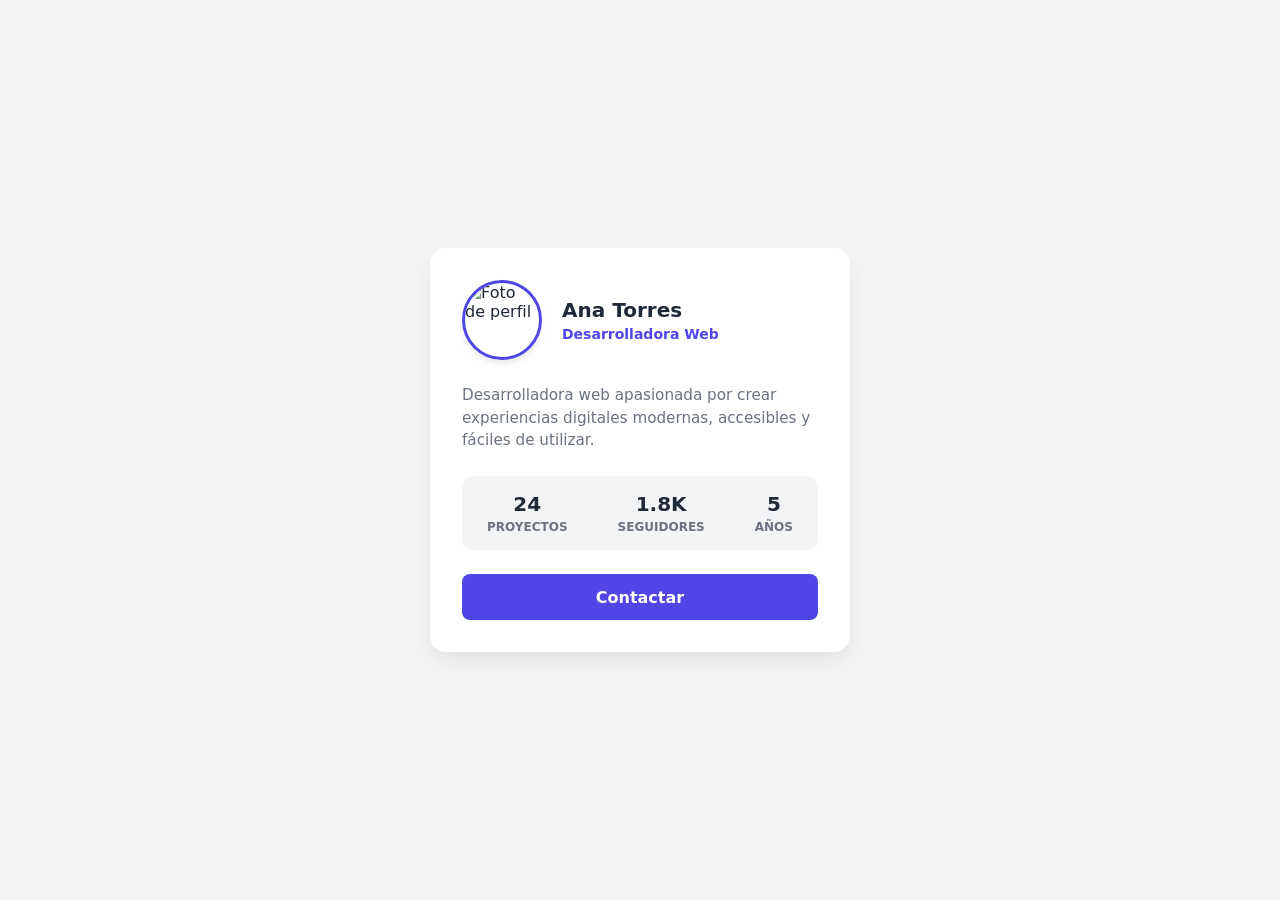
==== index.html @ 46cc2280 "carpetas nuevos" ====
<!DOCTYPE html>
<html lang="es">

<head>
  <meta charset="UTF-8">
  <meta name="viewport" content="width=device-width, initial-scale=1.0">
  <title>Perfil</title>
  <link rel="stylesheet" href="styles.css">
</head>

<body>

  <main class="contenedor">
    <section class="tarjeta-perfil">
      <div class="encabezado-perfil">
        <img id="fotoPerfil" src="uploads/ana_torres.jpg" alt="Foto de perfil" class="foto-perfil">
        <div class="datos-personales">
          <h2 id="nombrePerfil">Ana Torres</h2>
          <span class="cargo">Desarrolladora Web</span>
        </div>
      </div>

      <p class="descripcion">
        Desarrolladora web apasionada por crear experiencias digitales modernas, accesibles y fáciles de utilizar.
      </p>

      <div class="estadisticas">
        <div class="stat-item">
          <span class="numero">24</span>
          <span class="etiqueta">Proyectos</span>
        </div>
        <div class="stat-item">
          <span class="numero">1.8K</span>
          <span class="etiqueta">Seguidores</span>
        </div>
        <div class="stat-item">
          <span class="numero">5</span>
          <span class="etiqueta">Años</span>
        </div>
      </div>

      <a href="index1.html" class="btn-contactar">Contactar</a>
    </section>
  </main>

  <script src="perfil.js"></script>
</body>

</html>
---- styles.css ----
:root {
  --primary: #4f46e5;
  --primary-hover: #4338ca;
  --bg-color: #f3f4f6;
  --card-bg: #ffffff;
  --text: #1f2937;
  --text-muted: #6b7280;
  --border: #e5e7eb;
  --radius: 16px;
}

* {
  box-sizing: border-box;
  margin: 0;
  padding: 0;
  font-family: system-ui, -apple-system, BlinkMacSystemFont, 'Segoe UI', Roboto, sans-serif;
}

body {
  background-color: var(--bg-color);
  color: var(--text);
  display: grid;
  place-items: center;
  min-height: 100vh;
  padding: 1rem;
}

.contenedor {
  width: 100%;
  max-width: 420px;
}

.tarjeta-perfil {
  background: var(--card-bg);
  padding: 2rem;
  border-radius: var(--radius);
  box-shadow: 0 10px 25px -5px rgba(0, 0, 0, 0.1);
  display: flex;
  flex-direction: column;
  gap: 1.5rem;
}

.encabezado-perfil {
  display: flex;
  align-items: center;
  gap: 1.25rem;
}

.foto-perfil {
  width: 80px;
  height: 80px;
  border-radius: 50%;
  object-fit: cover;
  border: 3px solid var(--primary);
  box-shadow: 0 4px 6px -1px rgba(0, 0, 0, 0.1);
}

.datos-personales {
  display: flex;
  flex-direction: column;
  gap: 0.25rem;
}

.datos-personales h2 {
  font-size: 1.25rem;
  font-weight: 700;
  color: var(--text);
}

.cargo {
  font-size: 0.875rem;
  color: var(--primary);
  font-weight: 600;
}

.descripcion {
  font-size: 0.95rem;
  color: var(--text-muted);
  line-height: 1.5;
}

.estadisticas {
  display: flex;
  justify-content: space-around;
  padding: 1rem 0;
  background: var(--bg-color);
  border-radius: 12px;
}

.stat-item {
  display: flex;
  flex-direction: column;
  align-items: center;
}

.stat-item .numero {
  font-size: 1.25rem;
  font-weight: 700;
  color: var(--text);
}

.stat-item .etiqueta {
  font-size: 0.75rem;
  color: var(--text-muted);
  text-transform: uppercase;
  font-weight: 600;
  margin-top: 0.25rem;
}

.btn-contactar {
  display: block;
  width: 100%;
  text-align: center;
  background: var(--primary);
  color: white;
  padding: 0.85rem;
  border-radius: 8px;
  font-size: 1rem;
  font-weight: 600;
  text-decoration: none;
  transition: background 0.2s, transform 0.1s;
}

.btn-contactar:hover {
  background: var(--primary-hover);
}

.btn-contactar:active {
  transform: scale(0.98);
}
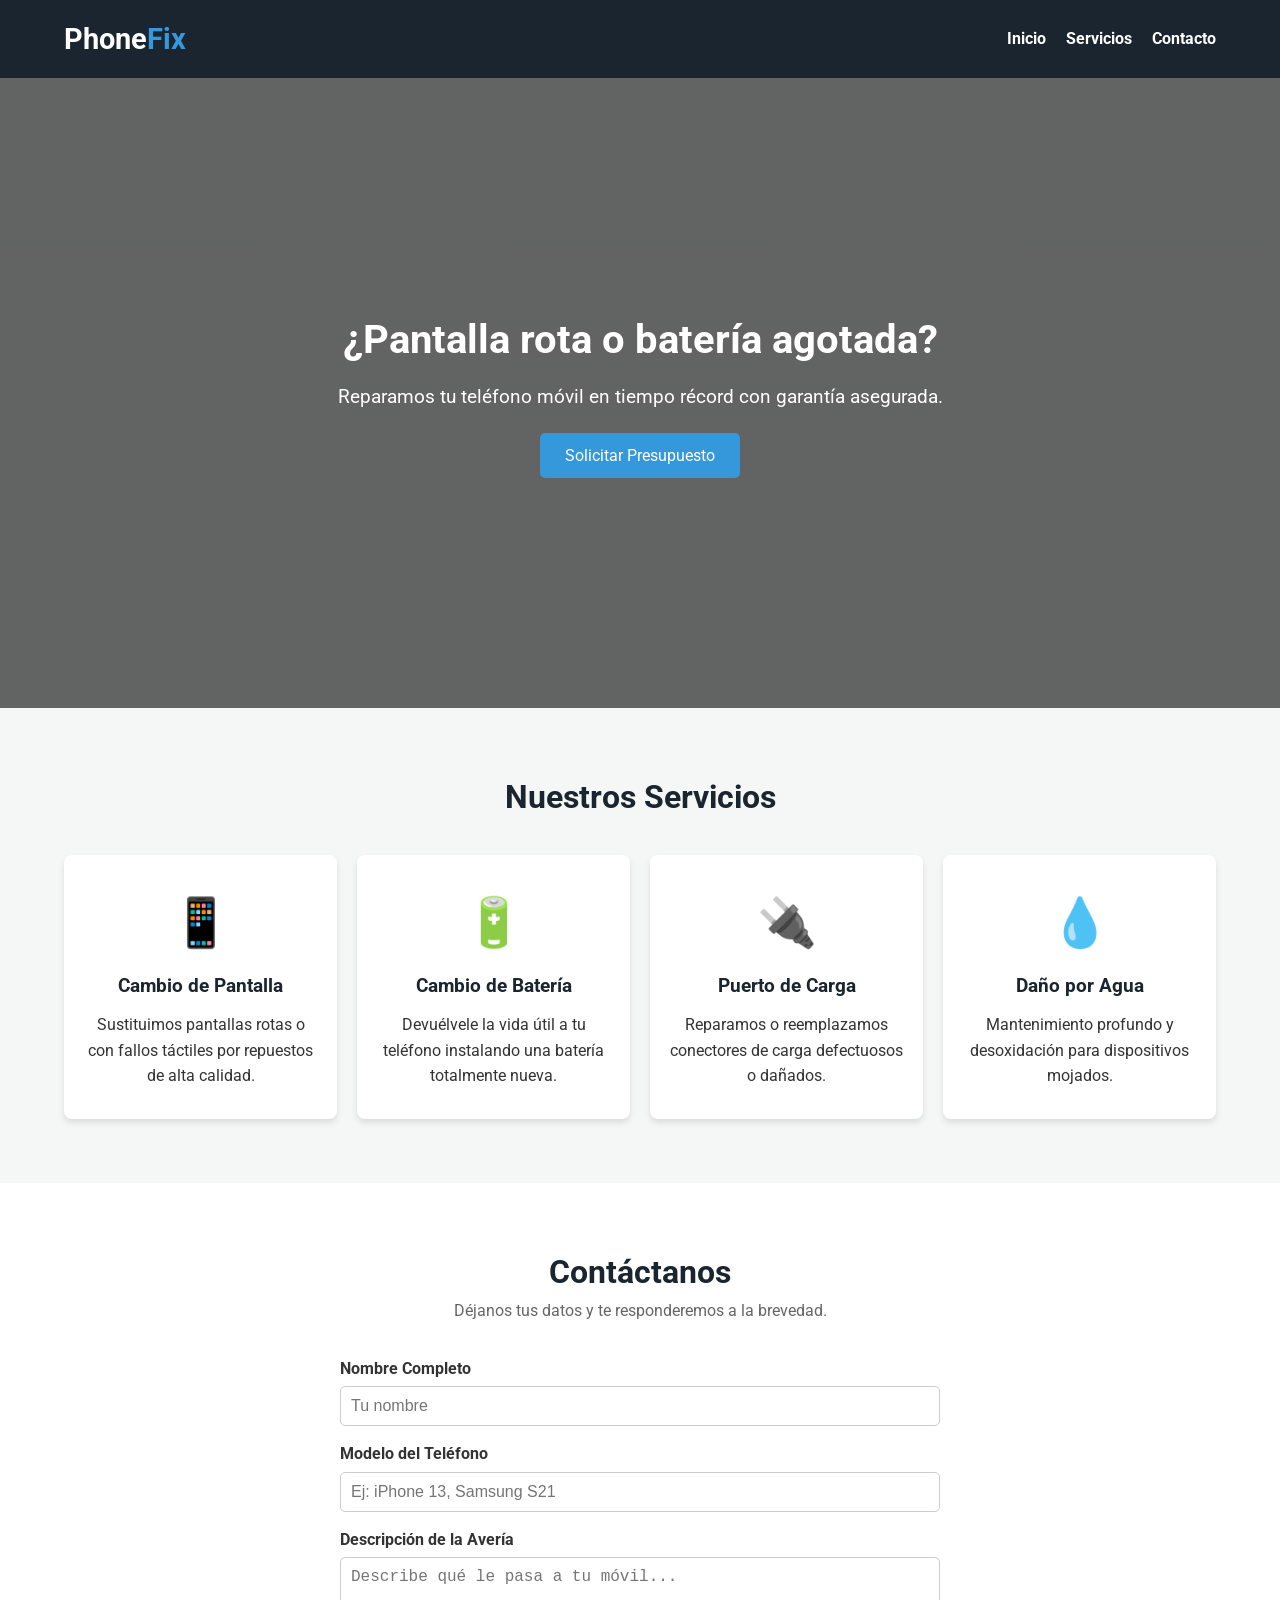
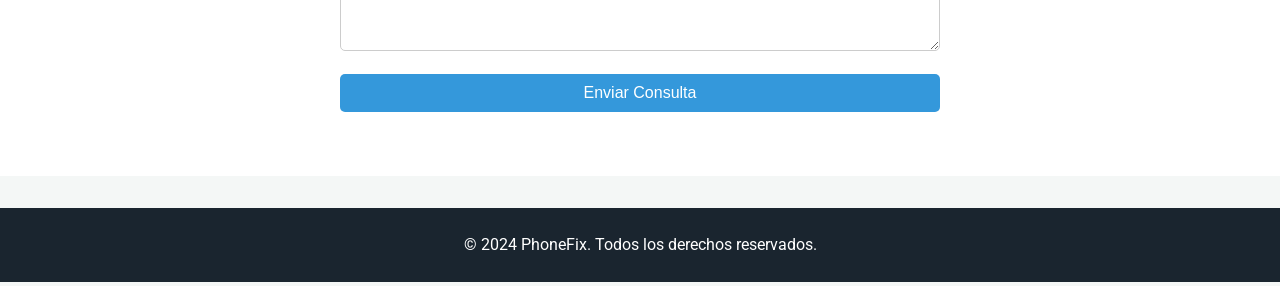
==== commit c9d8cf62: "primer commit del proyecto" ====
--- a/index.html
+++ b/index.html
@@ -1,49 +1,91 @@
 <!DOCTYPE html>
 <html lang="es">
-
 <head>
-  <meta charset="UTF-8">
-  <meta name="viewport" content="width=device-width, initial-scale=1.0">
-  <title>Perfil</title>
-  <link rel="stylesheet" href="styles.css">
+    <meta charset="UTF-8">
+    <meta name="viewport" content="width=device-width, initial-scale=1.0">
+    <title>Reparación de Teléfonos - PhoneFix</title>
+    <link rel="stylesheet" href="styles.css">
+    <!-- Fuente desde Google Fonts -->
+    <link href="https://fonts.googleapis.com/css2?family=Roboto:wght@300;400;700&display=swap" rel="stylesheet">
 </head>
-
 <body>
 
-  <main class="contenedor">
-    <section class="tarjeta-perfil">
-      <div class="encabezado-perfil">
-        <img id="fotoPerfil" src="uploads/ana_torres.jpg" alt="Foto de perfil" class="foto-perfil">
-        <div class="datos-personales">
-          <h2 id="nombrePerfil">Ana Torres</h2>
-          <span class="cargo">Desarrolladora Web</span>
+    <!-- Encabezado y Navegación -->
+    <header>
+        <div class="logo">
+            <h1>Phone<span>Fix</span></h1>
         </div>
-      </div>
+        <nav>
+            <ul>
+                <li><a href="#inicio">Inicio</a></li>
+                <li><a href="#servicios">Servicios</a></li>
+                <li><a href="#contacto">Contacto</a></li>
+            </ul>
+        </nav>
+    </header>
 
-      <p class="descripcion">
-        Desarrolladora web apasionada por crear experiencias digitales modernas, accesibles y fáciles de utilizar.
-      </p>
+    <!-- Sección Principal / Banner -->
+    <section id="inicio" class="hero">
+        <div class="hero-text">
+            <h2>¿Pantalla rota o batería agotada?</h2>
+            <p>Reparamos tu teléfono móvil en tiempo récord con garantía asegurada.</p>
+            <a href="#contacto" class="btn">Solicitar Presupuesto</a>
+        </div>
+    </section>
 
-      <div class="estadisticas">
-        <div class="stat-item">
-          <span class="numero">24</span>
-          <span class="etiqueta">Proyectos</span>
+    <!-- Sección de Servicios -->
+    <section id="servicios" class="services">
+        <h2>Nuestros Servicios</h2>
+        <div class="services-container">
+            <div class="card">
+                <div class="icon">📱</div>
+                <h3>Cambio de Pantalla</h3>
+                <p>Sustituimos pantallas rotas o con fallos táctiles por repuestos de alta calidad.</p>
+            </div>
+            <div class="card">
+                <div class="icon">🔋</div>
+                <h3>Cambio de Batería</h3>
+                <p>Devuélvele la vida útil a tu teléfono instalando una batería totalmente nueva.</p>
+            </div>
+            <div class="card">
+                <div class="icon">🔌</div>
+                <h3>Puerto de Carga</h3>
+                <p>Reparamos o reemplazamos conectores de carga defectuosos o dañados.</p>
+            </div>
+            <div class="card">
+                <div class="icon">💧</div>
+                <h3>Daño por Agua</h3>
+                <p>Mantenimiento profundo y desoxidación para dispositivos mojados.</p>
+            </div>
         </div>
-        <div class="stat-item">
-          <span class="numero">1.8K</span>
-          <span class="etiqueta">Seguidores</span>
-        </div>
-        <div class="stat-item">
-          <span class="numero">5</span>
-          <span class="etiqueta">Años</span>
-        </div>
-      </div>
+    </section>
 
-      <a href="index1.html" class="btn-contactar">Contactar</a>
+    <!-- Sección de Contacto -->
+    <section id="contacto" class="contact">
+        <h2>Contáctanos</h2>
+        <p>Déjanos tus datos y te responderemos a la brevedad.</p>
+        
+        <form class="contact-form" action="#" method="POST">
+            <div class="input-group">
+                <label for="nombre">Nombre Completo</label>
+                <input type="text" id="nombre" name="nombre" placeholder="Tu nombre" required>
+            </div>
+            <div class="input-group">
+                <label for="modelo">Modelo del Teléfono</label>
+                <input type="text" id="modelo" name="modelo" placeholder="Ej: iPhone 13, Samsung S21" required>
+            </div>
+            <div class="input-group">
+                <label for="mensaje">Descripción de la Avería</label>
+                <textarea id="mensaje" name="mensaje" rows="4" placeholder="Describe qué le pasa a tu móvil..." required></textarea>
+            </div>
+            <button type="submit" class="btn">Enviar Consulta</button>
+        </form>
     </section>
-  </main>
 
-  <script src="perfil.js"></script>
+    <!-- Pie de Página -->
+    <footer>
+        <p>&copy; 2024 PhoneFix. Todos los derechos reservados.</p>
+    </footer>
+
 </body>
-
 </html>
--- a/styles.css
+++ b/styles.css
@@ -1,130 +1,205 @@
-:root {
-  --primary: #4f46e5;
-  --primary-hover: #4338ca;
-  --bg-color: #f3f4f6;
-  --card-bg: #ffffff;
-  --text: #1f2937;
-  --text-muted: #6b7280;
-  --border: #e5e7eb;
-  --radius: 16px;
-}
-
+/* General Resets */
 * {
-  box-sizing: border-box;
-  margin: 0;
-  padding: 0;
-  font-family: system-ui, -apple-system, BlinkMacSystemFont, 'Segoe UI', Roboto, sans-serif;
+    margin: 0;
+    padding: 0;
+    box-sizing: border-box;
 }
 
 body {
-  background-color: var(--bg-color);
-  color: var(--text);
-  display: grid;
-  place-items: center;
-  min-height: 100vh;
-  padding: 1rem;
-}
-
-.contenedor {
-  width: 100%;
-  max-width: 420px;
-}
-
-.tarjeta-perfil {
-  background: var(--card-bg);
-  padding: 2rem;
-  border-radius: var(--radius);
-  box-shadow: 0 10px 25px -5px rgba(0, 0, 0, 0.1);
-  display: flex;
-  flex-direction: column;
-  gap: 1.5rem;
-}
-
-.encabezado-perfil {
-  display: flex;
-  align-items: center;
-  gap: 1.25rem;
-}
-
-.foto-perfil {
-  width: 80px;
-  height: 80px;
-  border-radius: 50%;
-  object-fit: cover;
-  border: 3px solid var(--primary);
-  box-shadow: 0 4px 6px -1px rgba(0, 0, 0, 0.1);
-}
-
-.datos-personales {
-  display: flex;
-  flex-direction: column;
-  gap: 0.25rem;
-}
-
-.datos-personales h2 {
-  font-size: 1.25rem;
-  font-weight: 700;
-  color: var(--text);
-}
-
-.cargo {
-  font-size: 0.875rem;
-  color: var(--primary);
-  font-weight: 600;
-}
-
-.descripcion {
-  font-size: 0.95rem;
-  color: var(--text-muted);
-  line-height: 1.5;
-}
-
-.estadisticas {
-  display: flex;
-  justify-content: space-around;
-  padding: 1rem 0;
-  background: var(--bg-color);
-  border-radius: 12px;
-}
-
-.stat-item {
-  display: flex;
-  flex-direction: column;
-  align-items: center;
-}
-
-.stat-item .numero {
-  font-size: 1.25rem;
-  font-weight: 700;
-  color: var(--text);
-}
-
-.stat-item .etiqueta {
-  font-size: 0.75rem;
-  color: var(--text-muted);
-  text-transform: uppercase;
-  font-weight: 600;
-  margin-top: 0.25rem;
-}
-
-.btn-contactar {
-  display: block;
-  width: 100%;
-  text-align: center;
-  background: var(--primary);
-  color: white;
-  padding: 0.85rem;
-  border-radius: 8px;
-  font-size: 1rem;
-  font-weight: 600;
-  text-decoration: none;
-  transition: background 0.2s, transform 0.1s;
-}
-
-.btn-contactar:hover {
-  background: var(--primary-hover);
-}
-
-.btn-contactar:active {
-  transform: scale(0.98);
+    font-family: 'Roboto', sans-serif;
+    color: #333;
+    line-height: 1.6;
+    background-color: #f4f7f6;
+}
+
+/* Encabezado */
+header {
+    background-color: #1a252f;
+    color: #fff;
+    display: flex;
+    justify-content: space-between;
+    align-items: center;
+    padding: 1rem 5%;
+    position: sticky;
+    top: 0;
+    z-index: 1000;
+}
+
+.logo h1 {
+    font-size: 1.8rem;
+}
+
+.logo span {
+    color: #3498db;
+}
+
+nav ul {
+    display: flex;
+    list-style: none;
+}
+
+nav ul li {
+    margin-left: 20px;
+}
+
+nav ul li a {
+    color: #fff;
+    text-decoration: none;
+    font-weight: bold;
+    transition: color 0.3s;
+}
+
+nav ul li a:hover {
+    color: #3498db;
+}
+
+/* Banner Principal (Hero) */
+.hero {
+    background: linear-gradient(rgba(0, 0, 0, 0.6), rgba(0, 0, 0, 0.6)), 
+                url('https://images.unsplash.com/photo-1597740985671-2a8a3b80502e?auto=format&fit=crop&w=1350&q=80') center/cover no-repeat;
+    height: 70vh;
+    display: flex;
+    justify-content: center;
+    align-items: center;
+    text-align: center;
+    color: #fff;
+    padding: 0 20px;
+}
+
+.hero-text h2 {
+    font-size: 2.5rem;
+    margin-bottom: 10px;
+}
+
+.hero-text p {
+    font-size: 1.2rem;
+    margin-bottom: 20px;
+}
+
+/* Botones */
+.btn {
+    display: inline-block;
+    background-color: #3498db;
+    color: #fff;
+    padding: 10px 25px;
+    border: none;
+    border-radius: 5px;
+    text-decoration: none;
+    font-size: 1rem;
+    cursor: pointer;
+    transition: background-color 0.3s;
+}
+
+.btn:hover {
+    background-color: #2980b9;
+}
+
+/* Servicios */
+.services {
+    padding: 4rem 5%;
+    text-align: center;
+}
+
+.services h2 {
+    margin-bottom: 2rem;
+    font-size: 2rem;
+    color: #1a252f;
+}
+
+.services-container {
+    display: grid;
+    grid-template-columns: repeat(auto-fit, minmax(220px, 1fr));
+    gap: 20px;
+}
+
+.card {
+    background: #fff;
+    padding: 30px 20px;
+    border-radius: 8px;
+    box-shadow: 0 4px 6px rgba(0,0,0,0.1);
+    transition: transform 0.3s;
+}
+
+.card:hover {
+    transform: translateY(-5px);
+}
+
+.card .icon {
+    font-size: 3rem;
+    margin-bottom: 10px;
+}
+
+.card h3 {
+    margin-bottom: 10px;
+    color: #1a252f;
+}
+
+/* Contacto */
+.contact {
+    background-color: #fff;
+    padding: 4rem 5%;
+    text-align: center;
+}
+
+.contact h2 {
+    font-size: 2rem;
+    color: #1a252f;
+}
+
+.contact p {
+    margin-bottom: 2rem;
+    color: #666;
+}
+
+.contact-form {
+    max-width: 600px;
+    margin: 0 auto;
+    text-align: left;
+}
+
+.input-group {
+    margin-bottom: 15px;
+}
+
+.input-group label {
+    display: block;
+    margin-bottom: 5px;
+    font-weight: bold;
+}
+
+.input-group input, 
+.input-group textarea {
+    width: 100%;
+    padding: 10px;
+    border: 1px solid #ccc;
+    border-radius: 5px;
+    font-size: 1rem;
+}
+
+.contact-form button {
+    width: 100%;
+}
+
+/* Pie de Página */
+footer {
+    background-color: #1a252f;
+    color: #fff;
+    text-align: center;
+    padding: 1.5rem 0;
+    margin-top: 2rem;
+}
+
+/* Responsivo para celulares */
+@media (max-width: 600px) {
+    header {
+        flex-direction: column;
+    }
+    
+    nav ul {
+        margin-top: 10px;
+    }
+
+    .hero-text h2 {
+        font-size: 1.8rem;
+    }
 }
